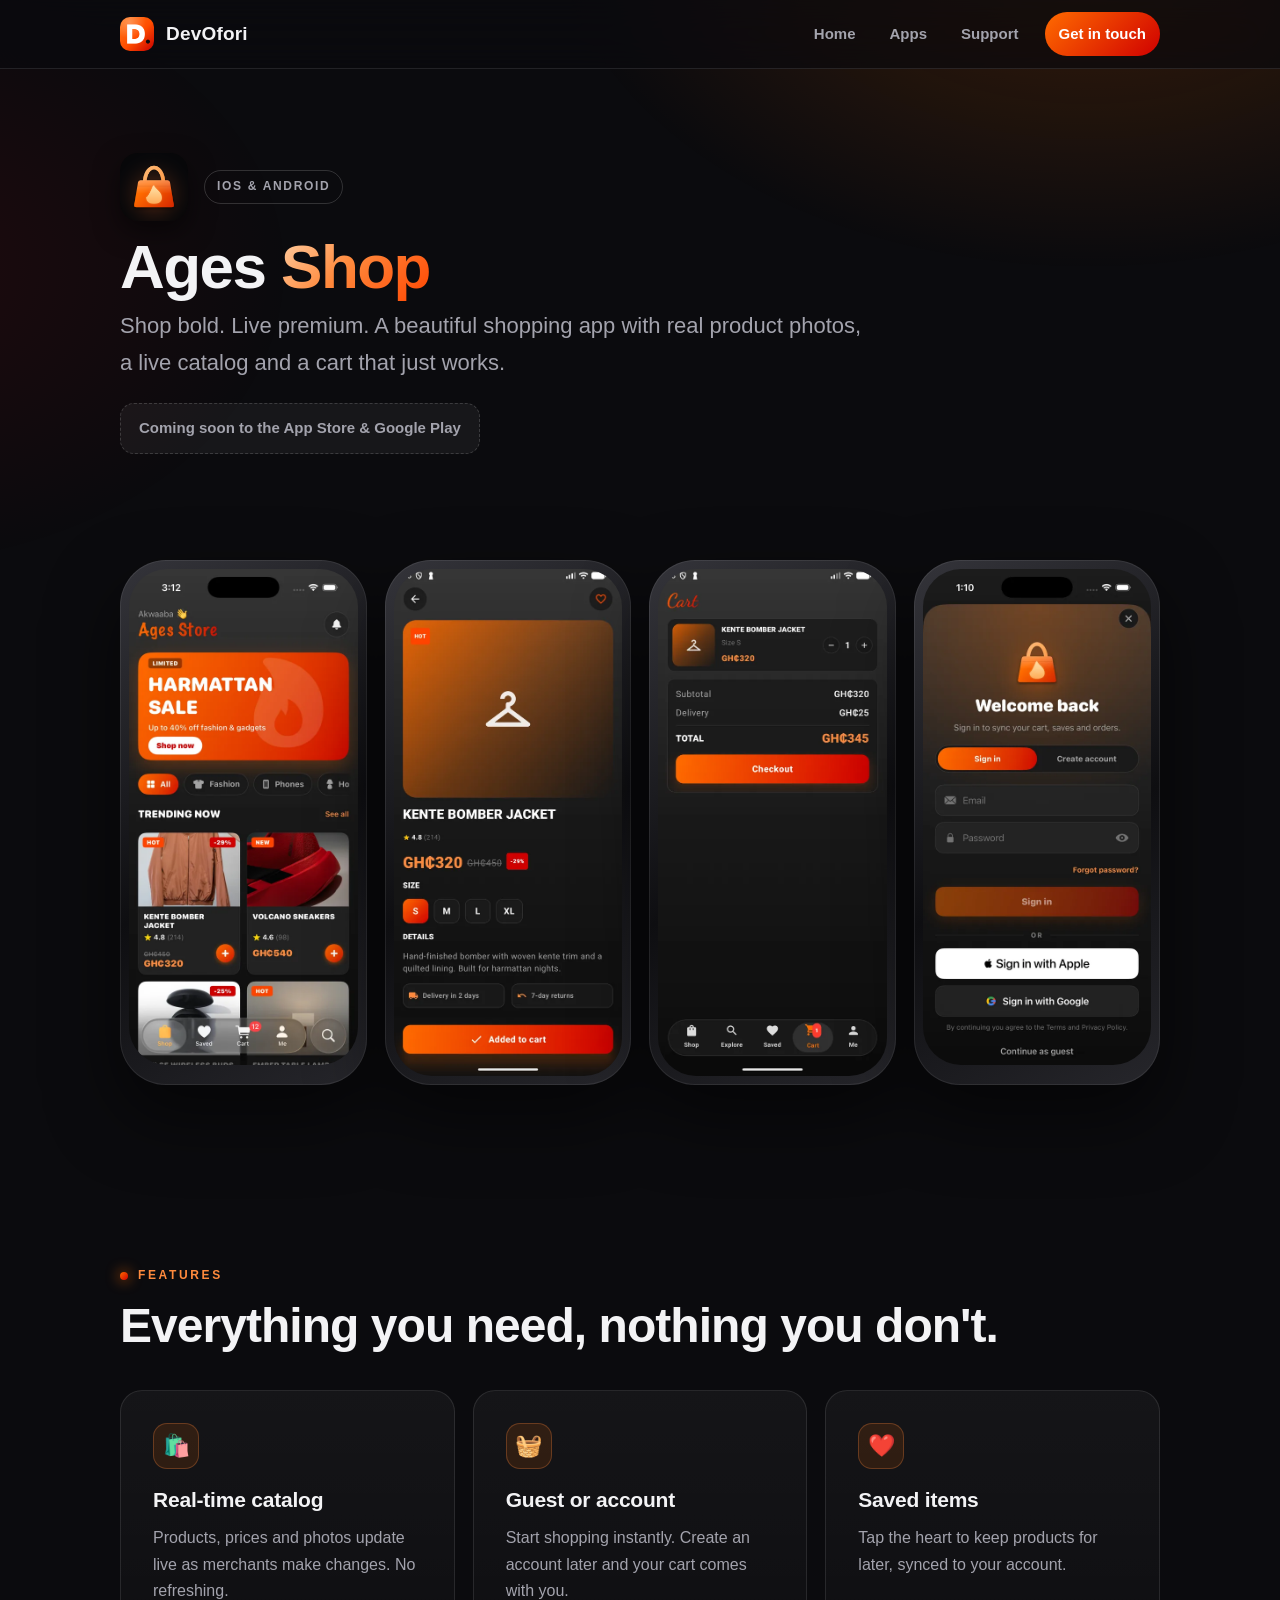
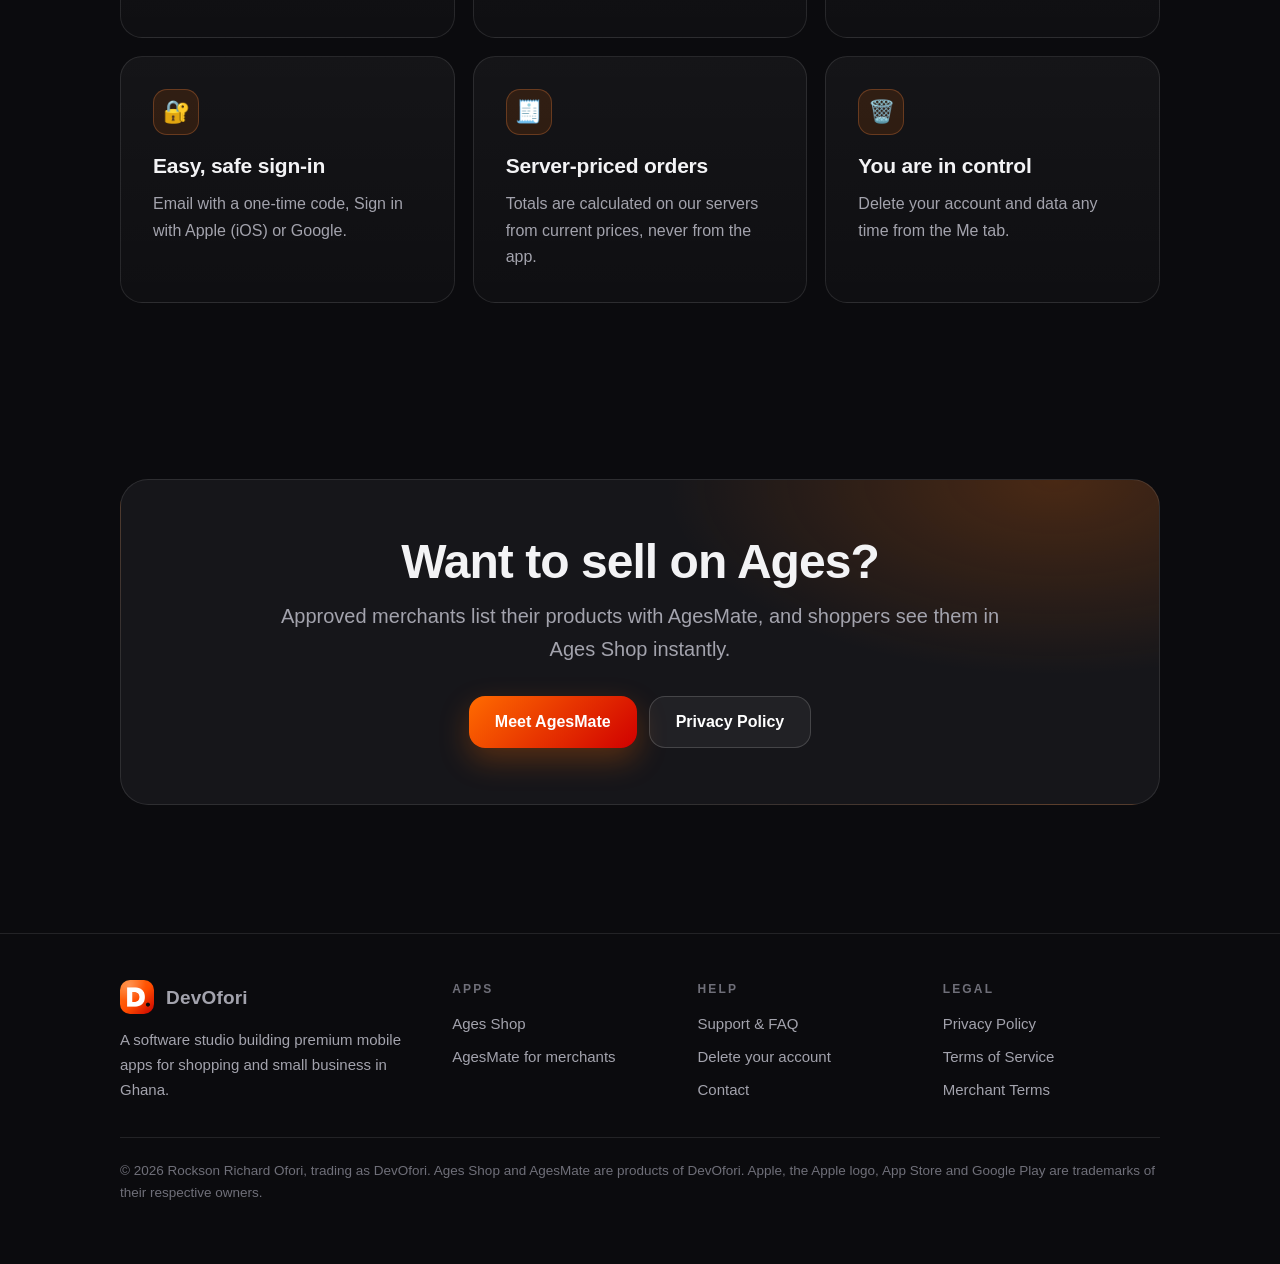
==== ages-shop.html @ f979c006 "DevOfori website (history reset: removed old portfolio photos and files) Co-Authored-By: Claude Opus" ====
<!doctype html>
<html lang="en"><head>
<meta charset="utf-8"><meta name="viewport" content="width=device-width,initial-scale=1,viewport-fit=cover">
<title>Ages Shop · DevOfori</title><meta name="description" content="Ages Shop is a premium shopping app for Ghana with a live catalog, saved items and a smooth cart. iOS and Android, coming soon.">
<link rel="canonical" href="https://devofori.com/ages-shop.html"><meta name="theme-color" content="#0b0b0e"><meta name="color-scheme" content="dark">
<meta property="og:type" content="website"><meta property="og:site_name" content="DevOfori"><meta property="og:title" content="Ages Shop · DevOfori">
<meta property="og:description" content="Ages Shop is a premium shopping app for Ghana with a live catalog, saved items and a smooth cart. iOS and Android, coming soon."><meta property="og:url" content="https://devofori.com/ages-shop.html"><meta property="og:image" content="https://devofori.com/assets/img/og.png">
<meta name="twitter:card" content="summary_large_image">
<link rel="icon" href="/favicon.ico" sizes="48x48"><link rel="icon" type="image/svg+xml" href="/assets/img/favicon.svg"><link rel="icon" type="image/png" sizes="32x32" href="/assets/img/favicon-32.png"><link rel="apple-touch-icon" href="/assets/img/apple-touch-icon.png"><link rel="manifest" href="/site.webmanifest">
<link rel="stylesheet" href="/assets/site.css">
</head><body>
<a class="skip" href="#main">Skip to content</a>
<header class="nav"><div class="wrap">
  <a class="brand" href="/" aria-label="DevOfori home"><img src="/assets/img/devofori-512.png" alt="" width="34" height="34">DevOfori</a>
  <input type="checkbox" id="navtoggle" aria-label="Toggle menu"><label class="burger" for="navtoggle" aria-hidden="true"><span></span></label>
  <ul class="menu"><li><a href="/">Home</a></li><li><a href="/#apps">Apps</a></li><li><a href="/support">Support</a></li><li><a class="cta" href="mailto:oforirockson@proton.me">Get in touch</a></li></ul>
</div></header>
<main id="main">
<div class="pagehead"><div class="wrap">
  <div class="app-head"><img src="/assets/img/icon-ages-shop.png" alt="Ages Shop app icon" width="68" height="68"><div><span class="tag">iOS &amp; Android</span></div></div>
  <h1>Ages <span class="grad">Shop</span></h1>
  <p class="lead">Shop bold. Live premium. A beautiful shopping app with real product photos, a live catalog and a cart that just works.</p>
  <div class="pill-row"><span class="soon">Coming soon to the App Store &amp; Google Play</span></div>
</div></div>
<section><div class="wrap"><div class="grid g4" style="margin-top:10px">
  <div class="phone "><img src="/assets/img/shop-home.webp" alt="Ages Shop home" width="520" height="1130" loading="lazy" decoding="async"></div><div class="phone "><img src="/assets/img/shop-detail.webp" alt="Ages Shop product page" width="520" height="1130" loading="lazy" decoding="async"></div><div class="phone "><img src="/assets/img/shop-cart.webp" alt="Ages Shop cart" width="520" height="1130" loading="lazy" decoding="async"></div><div class="phone "><img src="/assets/img/shop-signin.webp" alt="Ages Shop sign in" width="520" height="1130" loading="lazy" decoding="async"></div>
</div></div></section>
<section><div class="wrap"><span class="eyebrow kicker"><i></i>Features</span><h2>Everything you need, nothing you don't.</h2>
  <div class="grid g3"><div class="card"><div class="ico">🛍️</div><h3>Real-time catalog</h3><p>Products, prices and photos update live as merchants make changes. No refreshing.</p></div><div class="card"><div class="ico">🧺</div><h3>Guest or account</h3><p>Start shopping instantly. Create an account later and your cart comes with you.</p></div><div class="card"><div class="ico">❤️</div><h3>Saved items</h3><p>Tap the heart to keep products for later, synced to your account.</p></div><div class="card"><div class="ico">🔐</div><h3>Easy, safe sign-in</h3><p>Email with a one-time code, Sign in with Apple (iOS) or Google.</p></div><div class="card"><div class="ico">🧾</div><h3>Server-priced orders</h3><p>Totals are calculated on our servers from current prices, never from the app.</p></div><div class="card"><div class="ico">🗑️</div><h3>You are in control</h3><p>Delete your account and data any time from the Me tab.</p></div></div></div></section>
<section><div class="wrap"><div class="band"><h2>Want to sell on Ages?</h2>
  <p class="sub">Approved merchants list their products with AgesMate, and shoppers see them in Ages Shop instantly.</p>
  <div class="btns"><a class="btn" href="/agessync">Meet AgesMate</a><a class="btn ghost" href="/privacy">Privacy Policy</a></div></div></div></section></main>
<footer><div class="wrap">
  <div class="fgrid">
    <div><a class="brand" href="/"><img src="/assets/img/devofori-512.png" alt="" width="34" height="34">DevOfori</a>
      <p style="margin-top:14px;max-width:26em">A software studio building premium mobile apps for shopping and small business in Ghana.</p></div>
    <div><h4>Apps</h4><ul><li><a href="/ages-shop">Ages Shop</a></li><li><a href="/agessync">AgesMate for merchants</a></li></ul></div>
    <div><h4>Help</h4><ul><li><a href="/support">Support &amp; FAQ</a></li><li><a href="/delete-account">Delete your account</a></li><li><a href="mailto:oforirockson@proton.me">Contact</a></li></ul></div>
    <div><h4>Legal</h4><ul><li><a href="/privacy">Privacy Policy</a></li><li><a href="/terms">Terms of Service</a></li><li><a href="/merchant-terms">Merchant Terms</a></li></ul></div>
  </div>
  <p class="legal">© 2026 Rockson Richard Ofori, trading as DevOfori. Ages Shop and AgesMate are products of DevOfori. Apple, the Apple logo, App Store and Google Play are trademarks of their respective owners.</p>
</div></footer></body></html>
---- assets/site.css ----
/* DevOfori · Volcanic Dark. No external fonts or scripts: fast, private, and works offline once loaded. */
:root{
  --bg:#0b0b0e; --surface:#16161a; --surface-2:#1d1d22; --text:#f3f3f5; --muted:#a3a3ad; --faint:#6f6f79;
  --accent:#ff6b00; --accent-2:#ff8a3d; --crimson:#d00000; --line:rgba(255,255,255,.10); --line-2:rgba(255,255,255,.16);
  --brand:linear-gradient(135deg,#ff6b00 0%,#d00000 100%);
  --radius:22px; --maxw:1120px; --gutter:clamp(18px,4vw,40px);
  --font:ui-rounded,"SF Pro Rounded","SF Pro Display",-apple-system,BlinkMacSystemFont,"Segoe UI",Roboto,Helvetica,Arial,sans-serif;
}
*{box-sizing:border-box;margin:0}
html{scroll-behavior:smooth;-webkit-text-size-adjust:100%}
body{background:var(--bg);color:var(--text);font:400 17px/1.65 var(--font);-webkit-font-smoothing:antialiased;text-rendering:optimizeLegibility;overflow-x:hidden}
body::before{content:"";position:fixed;inset:0;z-index:-1;pointer-events:none;
  background:radial-gradient(900px 600px at 85% -10%,rgba(255,107,0,.20),transparent 60%),radial-gradient(700px 500px at -10% 30%,rgba(208,0,0,.10),transparent 60%)}
img{max-width:100%;display:block}
a{color:var(--accent-2);text-decoration:none} a:hover{text-decoration:underline}
:focus-visible{outline:2px solid var(--accent-2);outline-offset:3px;border-radius:6px}
.skip{position:absolute;left:-999px;top:8px;background:var(--accent);color:#fff;padding:10px 16px;border-radius:10px;z-index:100}
.skip:focus{left:8px}
.wrap{width:100%;max-width:var(--maxw);margin:0 auto;padding:0 var(--gutter)}

/* header */
.nav{position:sticky;top:0;z-index:50;backdrop-filter:saturate(1.4) blur(18px);-webkit-backdrop-filter:saturate(1.4) blur(18px);background:rgba(11,11,14,.72);border-bottom:1px solid var(--line)}
.nav .wrap{display:flex;align-items:center;justify-content:space-between;height:68px}
.brand{display:flex;align-items:center;gap:12px;color:var(--text);font-weight:800;font-size:19px;letter-spacing:.01em}
.brand:hover{text-decoration:none}
.brand img{width:34px;height:34px;border-radius:10px}
.menu{display:flex;align-items:center;gap:6px;list-style:none;padding:0}
.menu a{color:var(--muted);font-weight:600;font-size:15px;padding:10px 14px;border-radius:999px;display:block}
.menu a:hover,.menu a[aria-current="page"]{color:var(--text);background:rgba(255,255,255,.06);text-decoration:none}
.menu .cta{background:var(--brand);color:#fff;margin-left:6px}
.menu .cta:hover{filter:brightness(1.08);background:var(--brand)}
#navtoggle,.burger{display:none}
@media(max-width:760px){
  .burger{display:grid;place-items:center;width:44px;height:44px;border-radius:12px;border:1px solid var(--line);cursor:pointer}
  .burger span,.burger span::before,.burger span::after{display:block;width:18px;height:2px;background:var(--text);border-radius:2px;content:"";position:relative}
  .burger span::before{position:absolute;top:-6px}.burger span::after{position:absolute;top:6px}
  .menu{position:absolute;left:0;right:0;top:68px;flex-direction:column;align-items:stretch;gap:2px;padding:12px var(--gutter) 20px;background:rgba(11,11,14,.97);border-bottom:1px solid var(--line);display:none}
  #navtoggle:checked~.menu{display:flex}
  .menu a{padding:14px 16px}.menu .cta{margin:6px 0 0;text-align:center}
}

/* hero */
.hero{padding:clamp(48px,9vw,110px) 0 clamp(36px,6vw,70px)}
.hero .wrap{display:grid;grid-template-columns:1.05fr .95fr;gap:clamp(24px,5vw,60px);align-items:center}
.eyebrow{display:inline-flex;align-items:center;gap:10px;font-size:12px;font-weight:800;letter-spacing:.22em;text-transform:uppercase;color:var(--accent-2)}
.eyebrow i{width:8px;height:8px;border-radius:50%;background:var(--brand);box-shadow:0 0 14px var(--accent)}
h1{font-size:clamp(40px,7vw,78px);line-height:1.02;font-weight:900;letter-spacing:-.025em;margin:18px 0 20px}
.grad{background:linear-gradient(135deg,#ffd2a8 0%,#ff8a3d 45%,#ff4500 100%);-webkit-background-clip:text;background-clip:text;color:transparent}
.lead{font-size:clamp(18px,2.2vw,22px);color:var(--muted);max-width:34em}
.btns{display:flex;flex-wrap:wrap;gap:12px;margin-top:30px}
.btn{display:inline-flex;align-items:center;justify-content:center;gap:10px;min-height:52px;padding:0 26px;border-radius:16px;font-weight:800;font-size:16px;color:#fff;background:var(--brand);box-shadow:0 12px 30px rgba(255,107,0,.28);transition:transform .2s,filter .2s}
.btn:hover{text-decoration:none;transform:translateY(-2px);filter:brightness(1.06)}
.btn.ghost{background:rgba(255,255,255,.05);box-shadow:none;border:1px solid var(--line-2)}
.btn.ghost:hover{background:rgba(255,255,255,.09)}
@media(max-width:900px){.hero .wrap{grid-template-columns:1fr}}

/* phones */
.phone{position:relative;border-radius:46px;padding:9px;background:linear-gradient(150deg,#34343a,#0e0e11 55%,#26262b);box-shadow:0 30px 70px rgba(0,0,0,.55),0 0 0 1px rgba(255,255,255,.08) inset;width:100%}
.phone img{border-radius:38px;width:100%;height:auto;background:#000}
.stage{position:relative;height:clamp(420px,62vw,620px)}
.stage .phone{position:absolute;width:min(46%,260px)}
.stage .p1{left:2%;top:10%;transform:rotate(-7deg);animation:float 7s ease-in-out infinite}
.stage .p2{left:30%;top:0;z-index:2;animation:float 7s ease-in-out -2s infinite}
.stage .p3{right:0;top:14%;transform:rotate(7deg);animation:float 7s ease-in-out -4s infinite}
@keyframes float{0%,100%{translate:0 0}50%{translate:0 -12px}}
@media(max-width:900px){.stage{height:clamp(440px,118vw,600px)}.stage .phone{width:min(44%,230px)}}
@media(prefers-reduced-motion:reduce){*{animation:none!important;scroll-behavior:auto!important;transition:none!important}}

/* sections */
section{padding:clamp(44px,7vw,88px) 0}
.kicker{margin-bottom:14px}
h2{font-size:clamp(30px,4.6vw,48px);line-height:1.08;font-weight:900;letter-spacing:-.02em;margin-bottom:16px}
.sub{color:var(--muted);font-size:clamp(17px,2vw,20px);max-width:38em}
.grid{display:grid;gap:18px;margin-top:38px}
.g2{grid-template-columns:repeat(2,1fr)}.g3{grid-template-columns:repeat(3,1fr)}.g4{grid-template-columns:repeat(4,1fr)}
@media(max-width:980px){.g4{grid-template-columns:repeat(2,1fr)}}
@media(max-width:760px){.g2,.g3,.g4{grid-template-columns:1fr}}
.card{background:linear-gradient(180deg,rgba(255,255,255,.045),rgba(255,255,255,.02));border:1px solid var(--line);border-radius:var(--radius);padding:clamp(22px,3vw,32px)}
.card h3{font-size:21px;font-weight:800;margin:14px 0 8px;letter-spacing:-.01em}
.card p{color:var(--muted);font-size:16px}
.ico{width:46px;height:46px;border-radius:14px;display:grid;place-items:center;background:rgba(255,107,0,.12);border:1px solid rgba(255,138,61,.28);color:var(--accent-2);font-size:22px}
.app{display:grid;grid-template-columns:1fr 1fr;gap:clamp(22px,4vw,48px);align-items:center;overflow:hidden;position:relative}
.app .pic{display:flex;justify-content:center;gap:14px}
.app .pic .phone{width:min(46%,220px)}
.app .pic .phone:nth-child(2){margin-top:34px}
.app-head{display:flex;align-items:center;gap:16px;margin-bottom:14px}
.app-head img{width:68px;height:68px;border-radius:18px;box-shadow:0 10px 26px rgba(0,0,0,.5)}
.app-head h3{margin:0;font-size:28px}
.tag{display:inline-block;font-size:12px;font-weight:800;letter-spacing:.14em;text-transform:uppercase;padding:6px 12px;border-radius:999px;border:1px solid var(--line-2);color:var(--muted)}
.ticks{list-style:none;padding:0;margin:18px 0 6px;display:grid;gap:10px}
.ticks li{display:flex;gap:12px;color:var(--text);font-size:16px}
.ticks li::before{content:"";flex:none;width:20px;height:20px;margin-top:3px;border-radius:50%;background:var(--brand) center/12px no-repeat;
  -webkit-mask:none;background-image:url("data:image/svg+xml,%3Csvg xmlns='http://www.w3.org/2000/svg' viewBox='0 0 24 24' fill='none' stroke='white' stroke-width='3.4' stroke-linecap='round' stroke-linejoin='round'%3E%3Cpath d='M5 12.5l4.5 4.5L19 7.5'/%3E%3C/svg%3E")}
@media(max-width:860px){.app{grid-template-columns:1fr}}

/* flow */
.flow{display:grid;grid-template-columns:repeat(3,1fr);gap:18px;margin-top:38px;counter-reset:s}
.flow .step{position:relative;padding:26px;border-radius:var(--radius);background:var(--surface);border:1px solid var(--line)}
.flow .step::before{counter-increment:s;content:counter(s);display:grid;place-items:center;width:34px;height:34px;border-radius:11px;background:var(--brand);font-weight:900;margin-bottom:14px}
.flow h3{font-size:19px;margin-bottom:6px}.flow p{color:var(--muted);font-size:15.5px}
@media(max-width:860px){.flow{grid-template-columns:1fr}}

.band{border:1px solid var(--line);border-radius:28px;padding:clamp(30px,5vw,56px);background:radial-gradient(600px 300px at 90% 0%,rgba(255,107,0,.22),transparent 65%),var(--surface);text-align:center}
.band h2{margin-bottom:12px}.band .sub{margin:0 auto}.band .btns{justify-content:center}
.pill-row{display:flex;flex-wrap:wrap;gap:10px;margin-top:22px}
.soon{display:inline-flex;align-items:center;gap:10px;padding:12px 18px;border-radius:14px;background:rgba(255,255,255,.05);border:1px dashed var(--line-2);color:var(--muted);font-weight:700;font-size:15px}

/* page header + prose */
.pagehead{padding:clamp(40px,7vw,84px) 0 8px}
.pagehead h1{font-size:clamp(36px,6vw,62px);margin:14px 0 10px}
.meta{display:flex;flex-wrap:wrap;gap:8px;margin-top:14px}
.meta span{font-size:13px;font-weight:700;color:var(--muted);padding:6px 12px;border-radius:999px;border:1px solid var(--line);background:var(--surface)}
.doc{display:grid;grid-template-columns:260px 1fr;gap:clamp(24px,5vw,64px);padding:28px 0 90px;align-items:start}
.toc{position:sticky;top:92px;font-size:14.5px;border:1px solid var(--line);border-radius:var(--radius);padding:18px 18px 12px;background:var(--surface)}
.toc h3{font-size:11px;letter-spacing:.2em;text-transform:uppercase;color:var(--faint);margin-bottom:10px}
.toc ol{padding-left:20px;display:grid;gap:5px}.toc a{color:var(--muted)}.toc a:hover{color:var(--text)}
.prose .intro{padding:20px 22px;border:1px solid var(--line);border-radius:var(--radius);background:var(--surface);color:var(--text);margin-bottom:6px}
.prose section{padding:30px 0 4px;border-top:1px solid var(--line);margin-top:30px;scroll-margin-top:90px}
.prose section:first-of-type{margin-top:26px}
.prose h2{display:flex;gap:14px;align-items:baseline;font-size:clamp(21px,2.6vw,26px);margin-bottom:12px;letter-spacing:-.01em}
.prose h2 span{flex:none;display:inline-grid;place-items:center;min-width:32px;height:32px;border-radius:10px;background:var(--brand);font-size:14px;font-weight:900;color:#fff}
.prose p,.prose ul{color:#cfcfd6;margin-bottom:14px}.prose ul{padding-left:24px}.prose li{margin:6px 0}.prose strong{color:#fff}
.notice{margin-top:30px;padding:16px 20px;border-radius:16px;border:1px solid rgba(255,138,61,.3);background:rgba(255,107,0,.07);color:#e9d6c6;font-size:15px}
@media(max-width:900px){.doc{grid-template-columns:1fr}.toc{position:static}}

/* support */
.faq details{border:1px solid var(--line);border-radius:18px;background:var(--surface);margin-bottom:12px;padding:0 22px}
.faq summary{cursor:pointer;list-style:none;padding:18px 0;font-weight:800;font-size:17px;display:flex;justify-content:space-between;gap:16px}
.faq summary::after{content:"+";color:var(--accent-2);font-size:24px;line-height:1}
.faq details[open] summary::after{content:"–"}
.faq details p,.faq details ol,.faq details ul{color:var(--muted);padding-bottom:18px}
.faq ol,.faq ul{padding-left:22px}
.contact{display:flex;align-items:center;gap:16px;flex-wrap:wrap}
.mail{font-size:clamp(20px,3vw,30px);font-weight:900;letter-spacing:-.01em;word-break:break-all}

footer{border-top:1px solid var(--line);margin-top:40px;padding:46px 0 60px;color:var(--muted);font-size:15px}
.fgrid{display:grid;grid-template-columns:1.4fr 1fr 1fr 1fr;gap:28px}
.fgrid h4{font-size:12px;letter-spacing:.18em;text-transform:uppercase;color:var(--faint);margin-bottom:12px}
.fgrid ul{list-style:none;padding:0;display:grid;gap:8px}.fgrid a{color:var(--muted)}.fgrid a:hover{color:var(--text)}
.legal{margin-top:34px;padding-top:22px;border-top:1px solid var(--line);font-size:13.5px;color:var(--faint)}
@media(max-width:820px){.fgrid{grid-template-columns:1fr 1fr}}
@media(max-width:480px){.fgrid{grid-template-columns:1fr}}
@media print{body::before,.nav,footer,.toc{display:none}body{background:#fff;color:#000}.prose p,.prose ul{color:#000}}
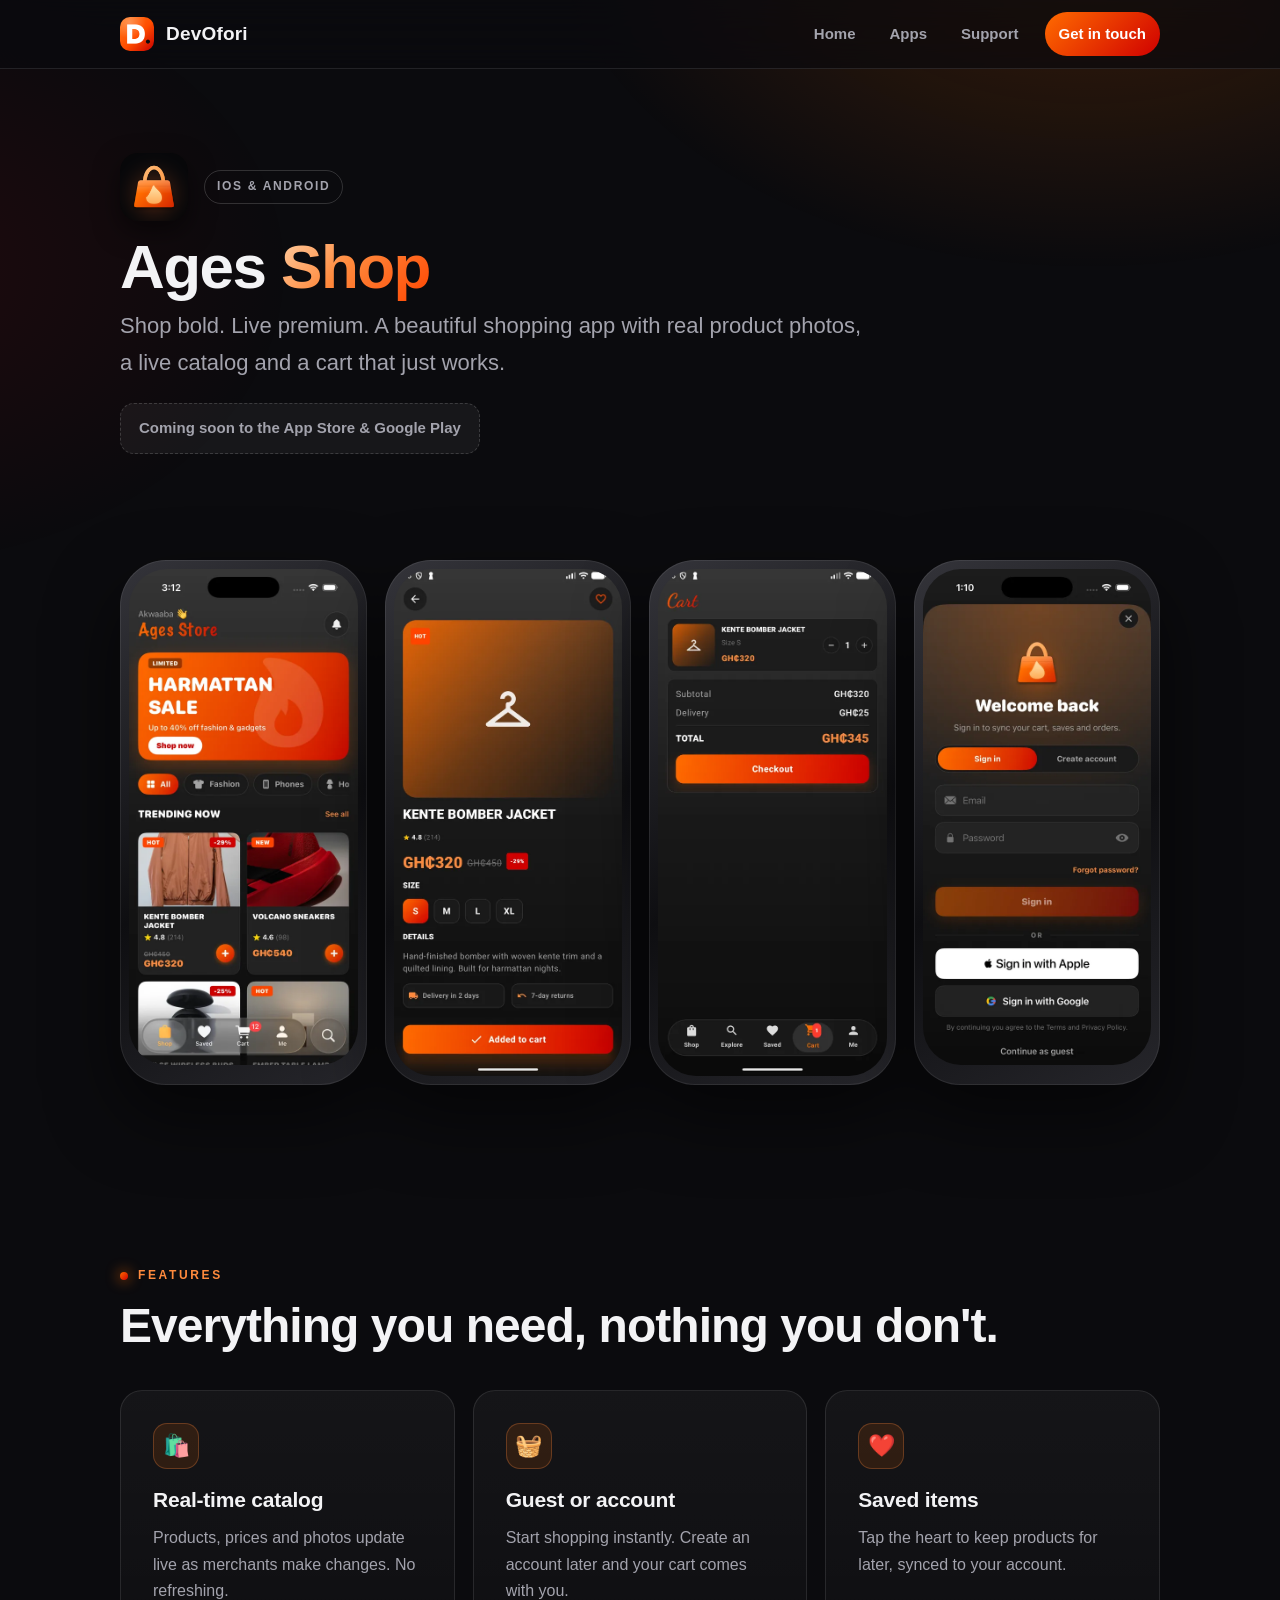
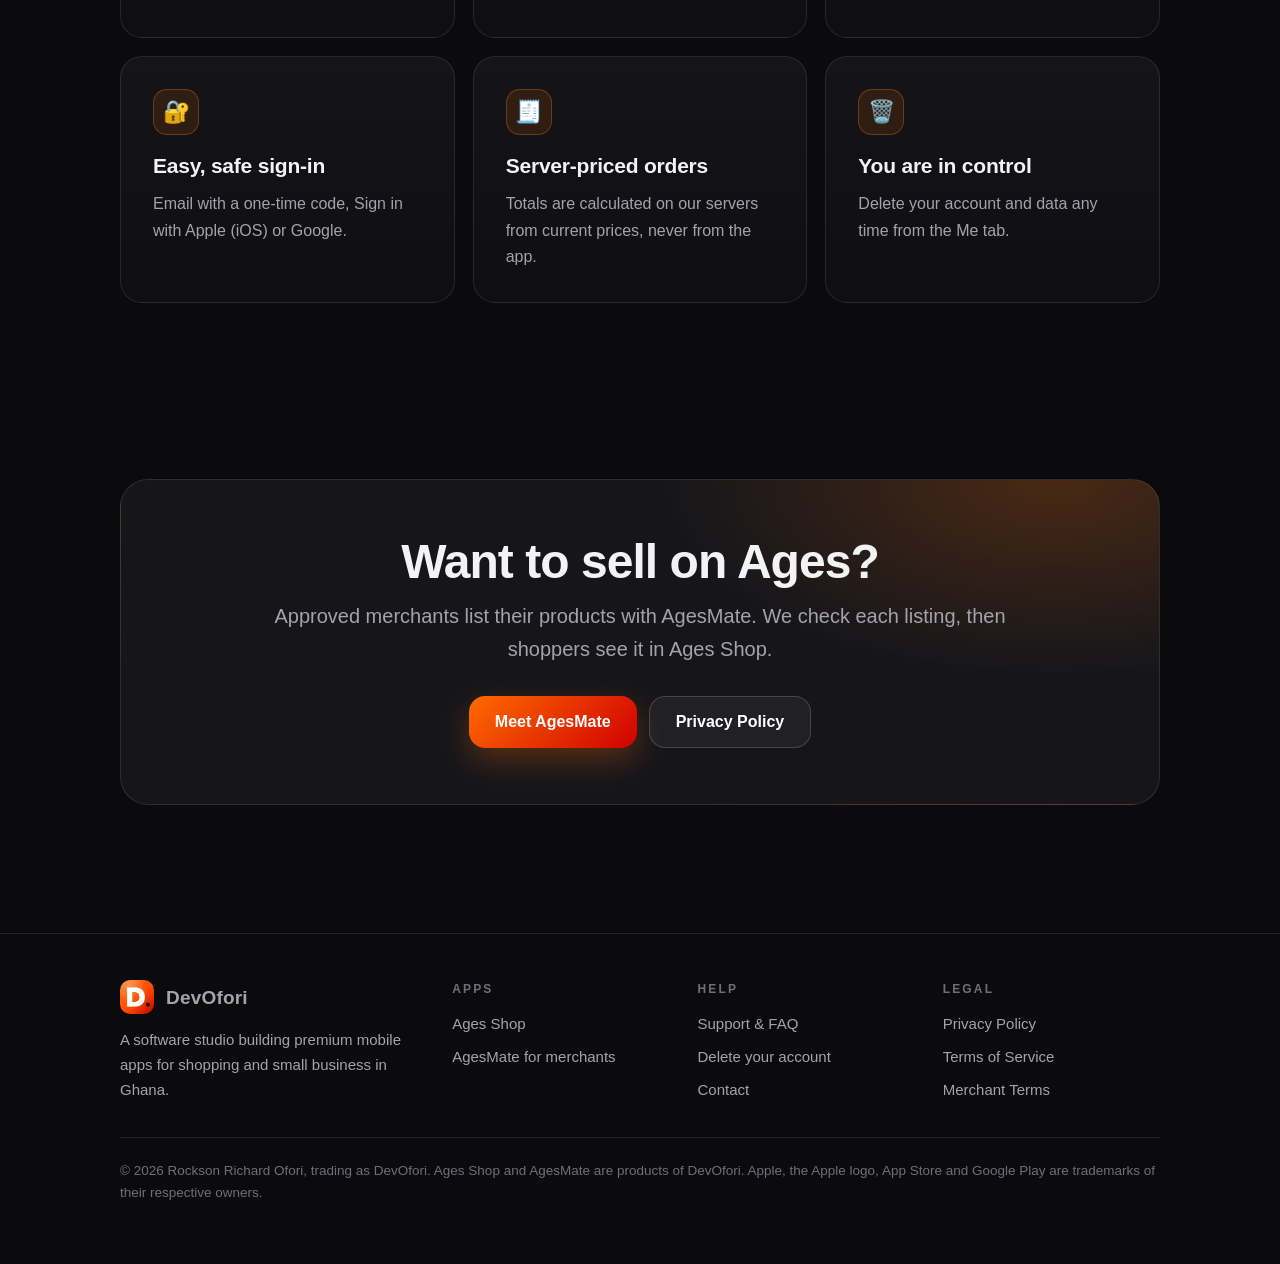
==== commit e97bb8ea: "Merchant Terms 1.5: listings are reviewed before they go live Co-Authored-By: Claude Opus 5.5 <norep" ====
--- a/ages-shop.html
+++ b/ages-shop.html
@@ -28,7 +28,7 @@
 <section><div class="wrap"><span class="eyebrow kicker"><i></i>Features</span><h2>Everything you need, nothing you don't.</h2>
   <div class="grid g3"><div class="card"><div class="ico">🛍️</div><h3>Real-time catalog</h3><p>Products, prices and photos update live as merchants make changes. No refreshing.</p></div><div class="card"><div class="ico">🧺</div><h3>Guest or account</h3><p>Start shopping instantly. Create an account later and your cart comes with you.</p></div><div class="card"><div class="ico">❤️</div><h3>Saved items</h3><p>Tap the heart to keep products for later, synced to your account.</p></div><div class="card"><div class="ico">🔐</div><h3>Easy, safe sign-in</h3><p>Email with a one-time code, Sign in with Apple (iOS) or Google.</p></div><div class="card"><div class="ico">🧾</div><h3>Server-priced orders</h3><p>Totals are calculated on our servers from current prices, never from the app.</p></div><div class="card"><div class="ico">🗑️</div><h3>You are in control</h3><p>Delete your account and data any time from the Me tab.</p></div></div></div></section>
 <section><div class="wrap"><div class="band"><h2>Want to sell on Ages?</h2>
-  <p class="sub">Approved merchants list their products with AgesMate, and shoppers see them in Ages Shop instantly.</p>
+  <p class="sub">Approved merchants list their products with AgesMate. We check each listing, then shoppers see it in Ages Shop.</p>
   <div class="btns"><a class="btn" href="/agessync">Meet AgesMate</a><a class="btn ghost" href="/privacy">Privacy Policy</a></div></div></div></section></main>
 <footer><div class="wrap">
   <div class="fgrid">
